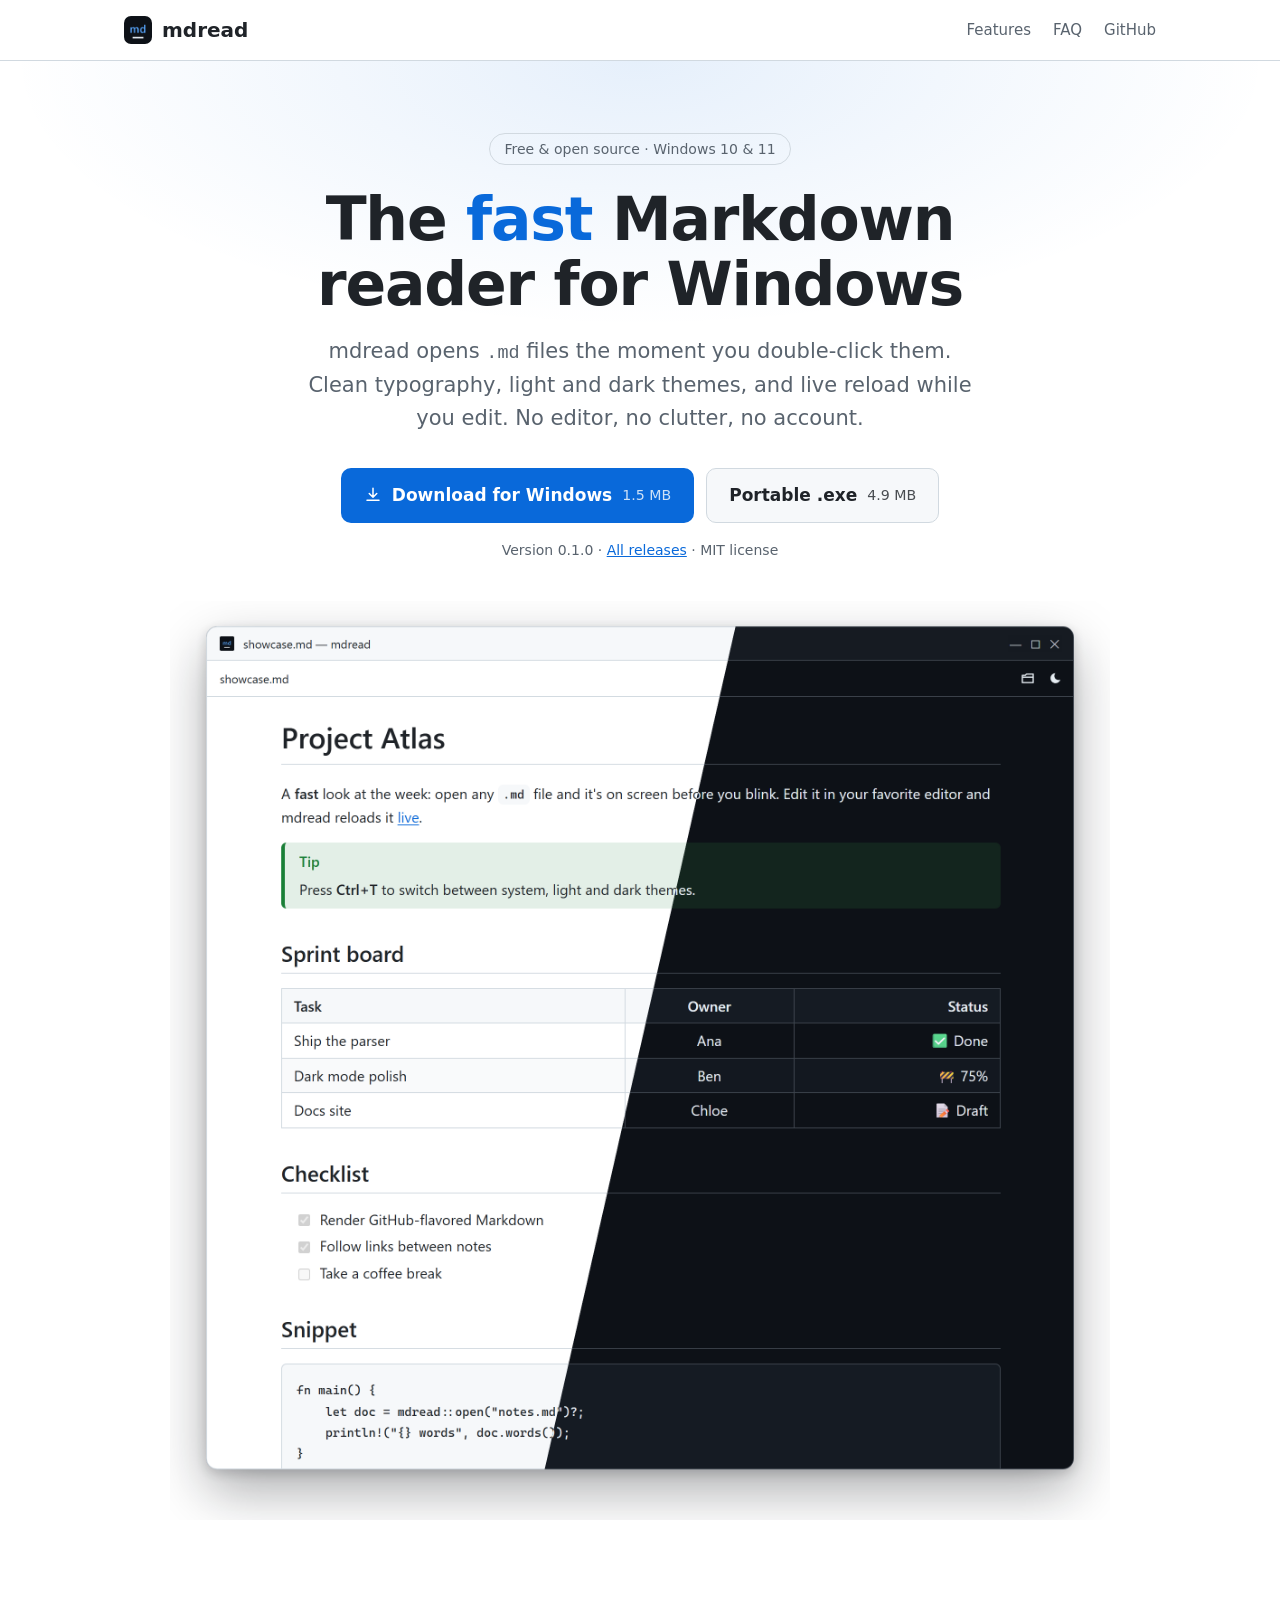
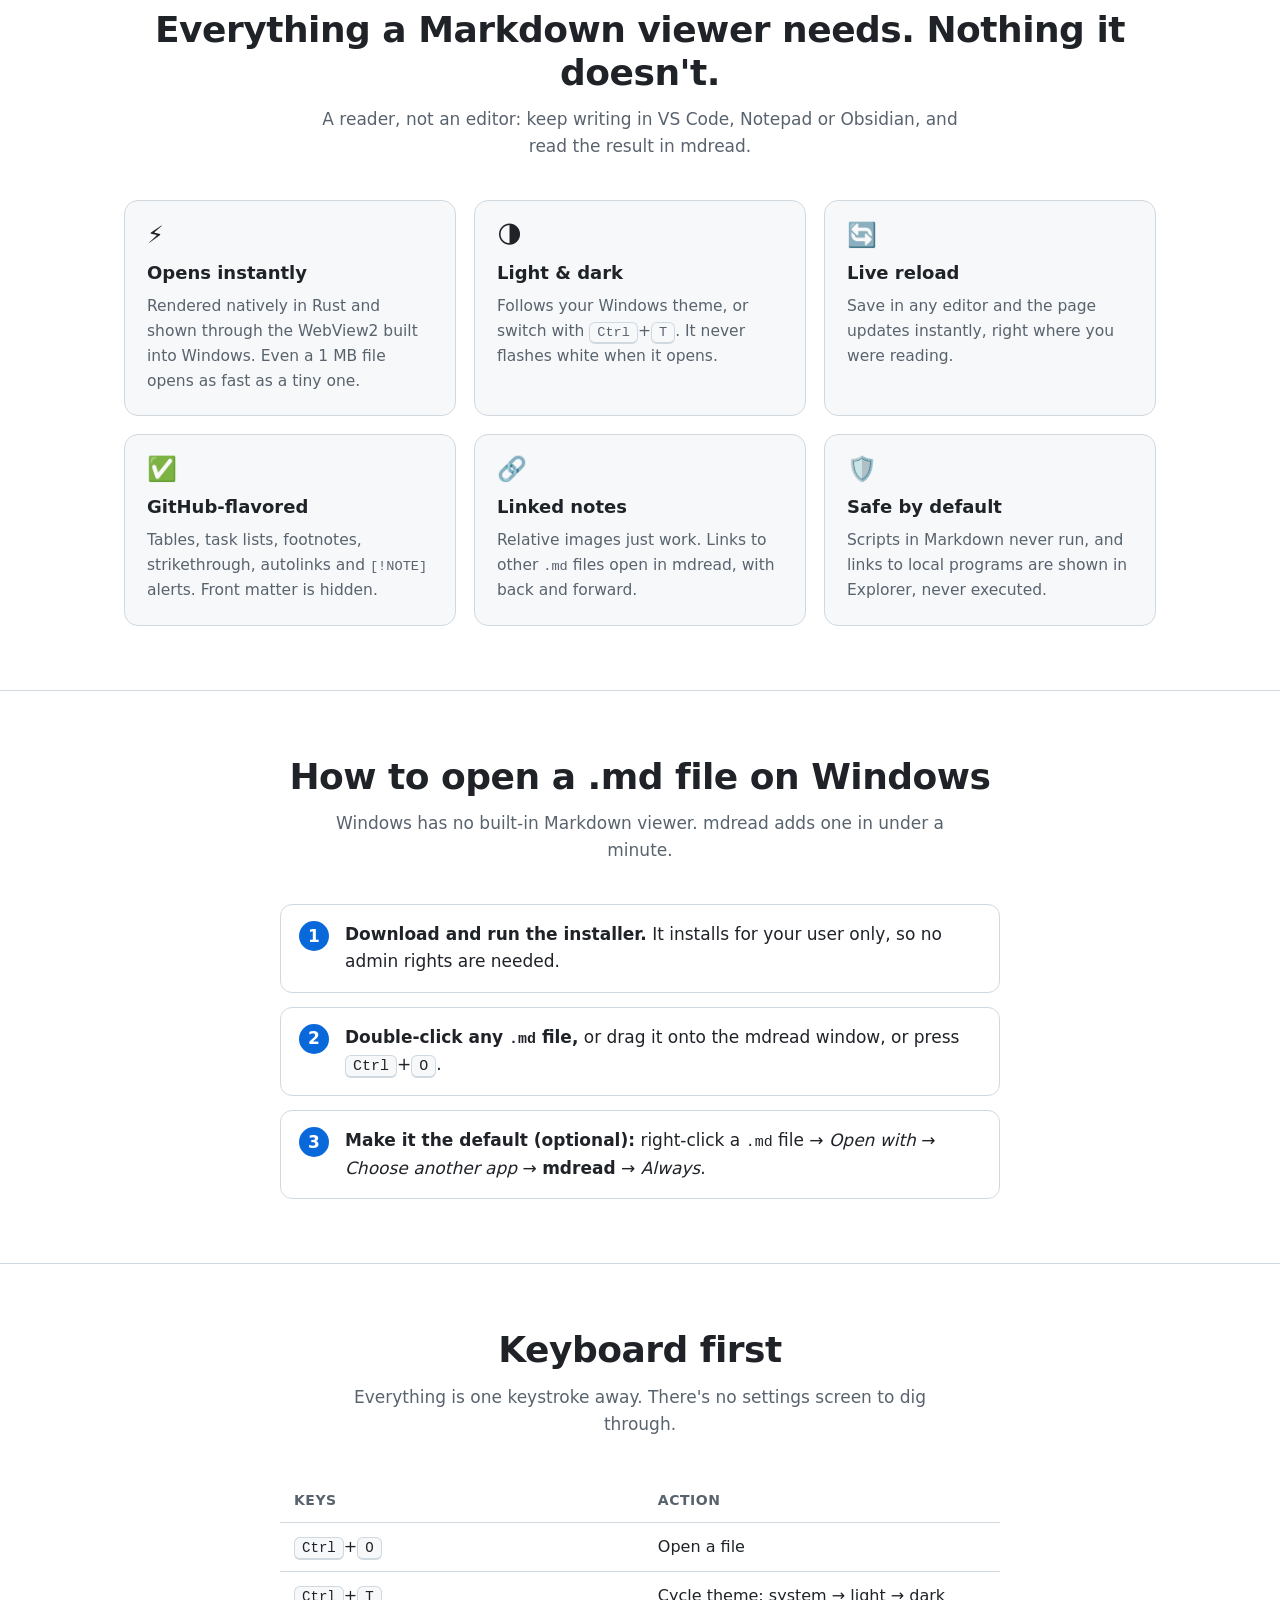
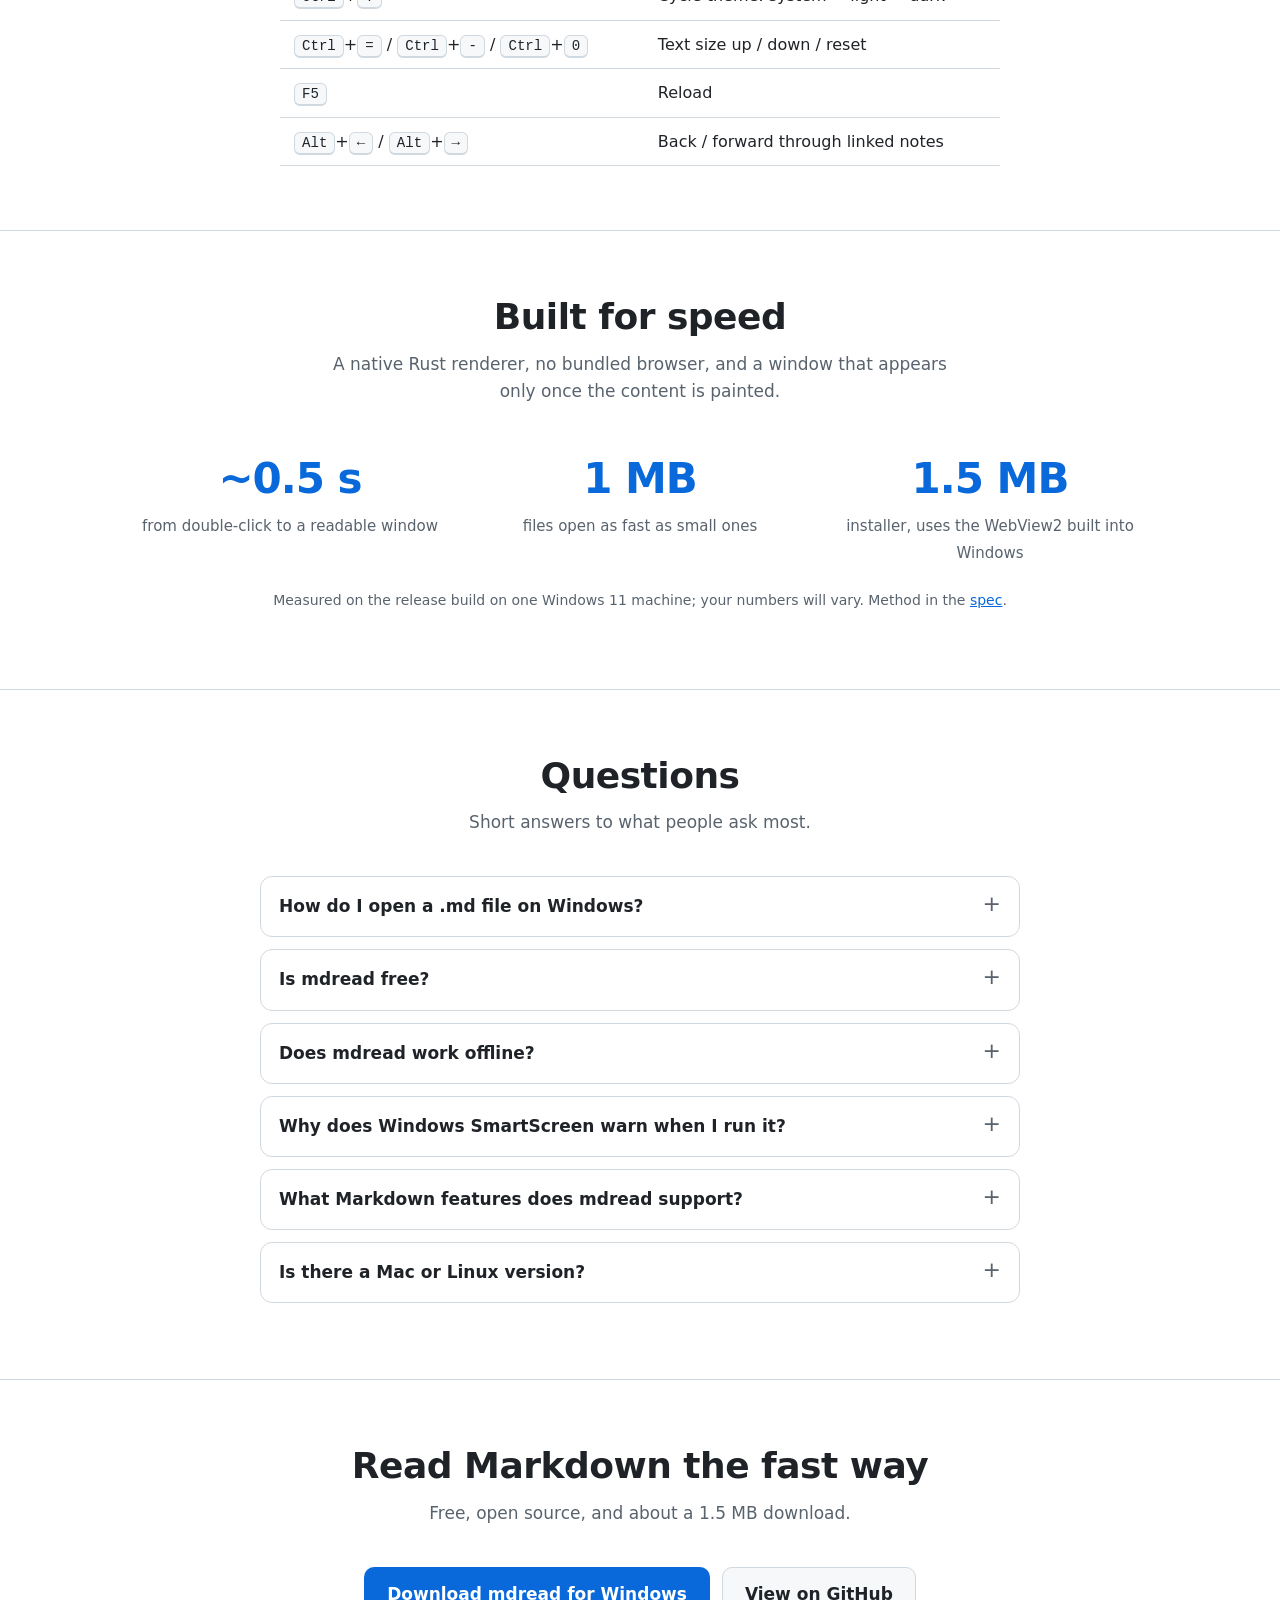
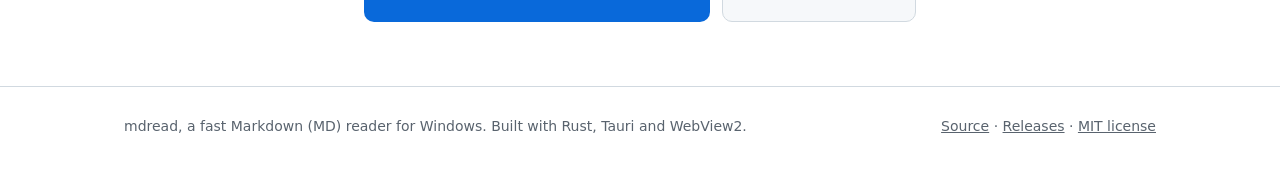
==== docs/index.html @ d5bd455e "Add landing page, catchy README and discoverability assets GitHub Pages site in docs/ (served at mmo" ====
<!doctype html>
<html lang="en">
<head>
  <meta charset="utf-8">
  <meta name="viewport" content="width=device-width, initial-scale=1">
  <title>mdread: Fast Markdown (MD) Reader &amp; Viewer for Windows</title>
  <meta name="description" content="mdread is a free, fast Markdown (MD) reader for Windows. Open .md files instantly with light and dark themes, live reload and GitHub-flavored Markdown.">
  <link rel="canonical" href="https://mmoselhy.github.io/md-reader/">
  <meta name="robots" content="index, follow">
  <!-- Google Search Console: paste your verification tag here, e.g. <meta name="google-site-verification" content="..."> -->

  <meta property="og:type" content="website">
  <meta property="og:site_name" content="mdread">
  <meta property="og:title" content="mdread: the fast Markdown reader for Windows">
  <meta property="og:description" content="Open .md files instantly. Light and dark themes, live reload, GitHub-flavored Markdown. Free and open source.">
  <meta property="og:url" content="https://mmoselhy.github.io/md-reader/">
  <meta property="og:image" content="https://mmoselhy.github.io/md-reader/assets/og.png">
  <meta property="og:image:width" content="1200">
  <meta property="og:image:height" content="630">
  <meta property="og:image:alt" content="mdread showing a Markdown document split between light and dark themes">
  <meta name="twitter:card" content="summary_large_image">
  <meta name="twitter:title" content="mdread: the fast Markdown reader for Windows">
  <meta name="twitter:description" content="Open .md files instantly. Light and dark themes, live reload, GitHub-flavored Markdown. Free and open source.">
  <meta name="twitter:image" content="https://mmoselhy.github.io/md-reader/assets/og.png">

  <link rel="icon" type="image/png" sizes="32x32" href="assets/favicon-32.png">
  <link rel="apple-touch-icon" href="assets/icon-256.png">
  <meta name="theme-color" content="#ffffff" media="(prefers-color-scheme: light)">
  <meta name="theme-color" content="#0d1117" media="(prefers-color-scheme: dark)">

  <script type="application/ld+json">
  {
    "@context": "https://schema.org",
    "@type": "SoftwareApplication",
    "name": "mdread",
    "alternateName": ["md reader", "Markdown reader for Windows"],
    "description": "A fast, free Markdown (MD) reader and viewer for Windows with light and dark themes, live reload and GitHub-flavored Markdown.",
    "applicationCategory": "UtilitiesApplication",
    "operatingSystem": "Windows 10, Windows 11",
    "softwareVersion": "0.1.0",
    "fileSize": "1.5MB",
    "license": "https://opensource.org/licenses/MIT",
    "url": "https://mmoselhy.github.io/md-reader/",
    "downloadUrl": "https://github.com/mmoselhy/md-reader/releases/download/v0.1.0/mdread_0.1.0_x64-setup.exe",
    "installUrl": "https://github.com/mmoselhy/md-reader/releases/latest",
    "screenshot": "https://mmoselhy.github.io/md-reader/assets/hero.png",
    "image": "https://mmoselhy.github.io/md-reader/assets/icon-512.png",
    "codeRepository": "https://github.com/mmoselhy/md-reader",
    "offers": { "@type": "Offer", "price": "0", "priceCurrency": "USD" }
  }
  </script>
  <script type="application/ld+json">
  {
    "@context": "https://schema.org",
    "@type": "FAQPage",
    "mainEntity": [
      { "@type": "Question", "name": "How do I open a .md file on Windows?",
        "acceptedAnswer": { "@type": "Answer", "text": "Install mdread, then double-click any .md file, drag it onto the mdread window, or press Ctrl+O inside mdread. To make mdread the default, right-click a .md file, choose Open with > Choose another app, pick mdread and tick Always use this app." } },
      { "@type": "Question", "name": "Is mdread free?",
        "acceptedAnswer": { "@type": "Answer", "text": "Yes. mdread is free and open source under the MIT license, with no ads, accounts or telemetry." } },
      { "@type": "Question", "name": "Does mdread work offline?",
        "acceptedAnswer": { "@type": "Answer", "text": "Yes. Documents are read and rendered locally on your PC. Only images that a document links from the web need an internet connection." } },
      { "@type": "Question", "name": "Why does Windows SmartScreen warn when I run it?",
        "acceptedAnswer": { "@type": "Answer", "text": "The builds are not code-signed yet, so SmartScreen doesn't recognize the publisher. Choose More info, then Run anyway. The SHA-256 checksums of every download are published with each release." } },
      { "@type": "Question", "name": "What Markdown features does mdread support?",
        "acceptedAnswer": { "@type": "Answer", "text": "CommonMark plus GitHub-flavored Markdown: tables, task lists, strikethrough, footnotes, autolinks and alerts such as > [!NOTE]. YAML front matter is hidden. Relative images and links to other Markdown files work." } },
      { "@type": "Question", "name": "Is there a Mac or Linux version?",
        "acceptedAnswer": { "@type": "Answer", "text": "Not yet. mdread targets Windows 10 and 11 for now." } }
    ]
  }
  </script>

  <style>
    :root {
      --bg: #ffffff; --fg: #1f2328; --muted: #59636e; --border: #d1d9e0; --surface: #f6f8fa;
      --accent: #0969da; --accent-fg: #ffffff; --glow: rgba(9, 105, 218, .10);
      color-scheme: light dark;
    }
    @media (prefers-color-scheme: dark) {
      :root:not([data-theme="light"]) {
        --bg: #0d1117; --fg: #e6edf3; --muted: #9198a1; --border: #3d444d; --surface: #151b23;
        --accent: #4493f8; --accent-fg: #0d1117; --glow: rgba(68, 147, 248, .14);
      }
    }
    * { box-sizing: border-box; }
    html { -webkit-text-size-adjust: 100%; }
    body {
      margin: 0; background: var(--bg); color: var(--fg);
      font: 17px/1.6 "Segoe UI", system-ui, -apple-system, sans-serif;
    }
    a { color: var(--accent); }
    a:focus-visible, .btn:focus-visible, summary:focus-visible { outline: 2px solid var(--accent); outline-offset: 3px; border-radius: 6px; }
    .wrap { max-width: 1080px; margin: 0 auto; padding: 0 24px; }
    code, kbd { font-family: "Cascadia Code", Consolas, monospace; font-size: .88em; }
    kbd { padding: 2px 7px; border: 1px solid var(--border); border-bottom-width: 2px; border-radius: 6px; background: var(--surface); white-space: nowrap; }

    header.top { border-bottom: 1px solid var(--border); }
    header.top .wrap { display: flex; align-items: center; gap: 12px; height: 60px; }
    .logo { display: flex; align-items: center; gap: 10px; font-weight: 700; font-size: 20px; color: var(--fg); text-decoration: none; }
    .logo img { width: 28px; height: 28px; border-radius: 7px; }
    header.top nav { margin-left: auto; display: flex; gap: 22px; font-size: 15px; }
    header.top nav a { color: var(--muted); text-decoration: none; }
    header.top nav a:hover { color: var(--fg); }

    .hero { text-align: center; padding: 72px 0 24px; background: radial-gradient(900px 380px at 50% 0, var(--glow), transparent 70%); }
    .eyebrow { display: inline-block; font-size: 14px; color: var(--muted); border: 1px solid var(--border); border-radius: 999px; padding: 4px 14px; margin-bottom: 22px; }
    h1 { font-size: clamp(36px, 6vw, 60px); line-height: 1.08; letter-spacing: -1.2px; margin: 0 auto 18px; max-width: 820px; }
    h1 .hl { color: var(--accent); }
    .lede { font-size: clamp(17px, 2.2vw, 21px); color: var(--muted); max-width: 680px; margin: 0 auto 32px; }
    .ctas { display: flex; gap: 12px; justify-content: center; flex-wrap: wrap; }
    .btn { display: inline-flex; align-items: center; gap: 10px; padding: 13px 22px; border-radius: 10px; font-weight: 600; text-decoration: none; border: 1px solid var(--border); color: var(--fg); background: var(--surface); }
    .btn.primary { background: var(--accent); color: var(--accent-fg); border-color: transparent; }
    .btn small { font-weight: 400; opacity: .8; }
    .btn svg { width: 18px; height: 18px; flex: none; }
    .meta { margin-top: 16px; font-size: 14px; color: var(--muted); }
    .shot { display: block; width: 100%; max-width: 940px; height: auto; margin: 40px auto 0; }

    section { padding: 64px 0; }
    section + section { border-top: 1px solid var(--border); }
    h2 { font-size: clamp(26px, 3.6vw, 36px); letter-spacing: -.5px; line-height: 1.2; margin: 0 0 12px; text-align: center; }
    .sub { text-align: center; color: var(--muted); max-width: 640px; margin: 0 auto 40px; }

    .grid { display: grid; grid-template-columns: repeat(3, 1fr); gap: 18px; }
    .card { border: 1px solid var(--border); border-radius: 14px; padding: 22px; background: var(--surface); }
    .card h3 { margin: 0 0 6px; font-size: 18px; }
    .card p { margin: 0; color: var(--muted); font-size: 15.5px; }
    .card .ico { font-size: 24px; line-height: 1; margin-bottom: 12px; }

    .steps { counter-reset: s; list-style: none; padding: 0; margin: 0 auto; max-width: 720px; display: grid; gap: 14px; }
    .steps li { counter-increment: s; display: flex; gap: 16px; align-items: flex-start; border: 1px solid var(--border); border-radius: 12px; padding: 16px 18px; }
    .steps li::before { content: counter(s); flex: none; width: 30px; height: 30px; border-radius: 50%; display: grid; place-items: center; font-weight: 700; background: var(--accent); color: var(--accent-fg); }

    table { width: 100%; max-width: 720px; margin: 0 auto; border-collapse: collapse; font-size: 16px; }
    th, td { text-align: left; padding: 11px 14px; border-bottom: 1px solid var(--border); }
    th { color: var(--muted); font-weight: 600; font-size: 14px; text-transform: uppercase; letter-spacing: .5px; }

    .stats { display: grid; grid-template-columns: repeat(3, 1fr); gap: 18px; text-align: center; }
    .stat b { display: block; font-size: clamp(30px, 4vw, 42px); letter-spacing: -1px; color: var(--accent); }
    .stat span { color: var(--muted); font-size: 15px; }
    .note { text-align: center; color: var(--muted); font-size: 14px; margin-top: 22px; }

    .faq { max-width: 760px; margin: 0 auto; }
    details { border: 1px solid var(--border); border-radius: 12px; padding: 0 18px; margin-bottom: 12px; }
    summary { cursor: pointer; font-weight: 600; padding: 16px 0; list-style: none; display: flex; justify-content: space-between; gap: 12px; }
    summary::-webkit-details-marker { display: none; }
    summary::after { content: "+"; color: var(--muted); font-weight: 400; font-size: 22px; line-height: 1; }
    details[open] summary::after { content: "−"; }
    details p { margin: 0 0 16px; color: var(--muted); }

    .final { text-align: center; }
    footer { border-top: 1px solid var(--border); padding: 28px 0 40px; color: var(--muted); font-size: 14px; }
    footer .wrap { display: flex; flex-wrap: wrap; gap: 8px 24px; justify-content: space-between; }
    footer a { color: var(--muted); }

    @media (max-width: 820px) {
      .grid, .stats { grid-template-columns: 1fr 1fr; }
    }
    @media (max-width: 560px) {
      .wrap { padding: 0 16px; }
      header.top nav a.hide-sm { display: none; }
      .hero { padding-top: 48px; }
      .grid, .stats { grid-template-columns: 1fr; }
      .btn { width: 100%; justify-content: center; }
      th, td { padding: 10px 8px; }
    }
  </style>
</head>
<body>
  <header class="top">
    <div class="wrap">
      <a class="logo" href="./"><img src="assets/icon-256.png" alt="" width="28" height="28">mdread</a>
      <nav aria-label="Main">
        <a class="hide-sm" href="#features">Features</a>
        <a class="hide-sm" href="#faq">FAQ</a>
        <a href="https://github.com/mmoselhy/md-reader">GitHub</a>
      </nav>
    </div>
  </header>

  <main>
    <div class="hero">
      <div class="wrap">
        <span class="eyebrow">Free &amp; open source · Windows 10 &amp; 11</span>
        <h1>The <span class="hl">fast</span> Markdown reader for Windows</h1>
        <p class="lede">mdread opens <code>.md</code> files the moment you double-click them. Clean typography, light and dark themes, and live reload while you edit. No editor, no clutter, no account.</p>
        <div class="ctas">
          <a class="btn primary" href="https://github.com/mmoselhy/md-reader/releases/download/v0.1.0/mdread_0.1.0_x64-setup.exe">
            <svg viewBox="0 0 24 24" fill="none" stroke="currentColor" stroke-width="2" stroke-linecap="round" stroke-linejoin="round" aria-hidden="true"><path d="M12 3v12m0 0-5-5m5 5 5-5M4 19h16"/></svg>
            Download for Windows <small>1.5 MB</small>
          </a>
          <a class="btn" href="https://github.com/mmoselhy/md-reader/releases/download/v0.1.0/mdread-0.1.0-x64-portable.exe">Portable .exe <small>4.9 MB</small></a>
        </div>
        <p class="meta">Version 0.1.0 · <a href="https://github.com/mmoselhy/md-reader/releases">All releases</a> · MIT license</p>
        <img class="shot" src="assets/hero.png" width="2080" height="2032" alt="mdread window showing a Markdown document with a table, task list, alert and code block, split diagonally between the light and dark themes">
      </div>
    </div>

    <section id="features">
      <div class="wrap">
        <h2>Everything a Markdown viewer needs. Nothing it doesn't.</h2>
        <p class="sub">A reader, not an editor: keep writing in VS Code, Notepad or Obsidian, and read the result in mdread.</p>
        <div class="grid">
          <div class="card"><div class="ico" aria-hidden="true">⚡</div><h3>Opens instantly</h3><p>Rendered natively in Rust and shown through the WebView2 built into Windows. Even a 1 MB file opens as fast as a tiny one.</p></div>
          <div class="card"><div class="ico" aria-hidden="true">🌗</div><h3>Light &amp; dark</h3><p>Follows your Windows theme, or switch with <kbd>Ctrl</kbd>+<kbd>T</kbd>. It never flashes white when it opens.</p></div>
          <div class="card"><div class="ico" aria-hidden="true">🔄</div><h3>Live reload</h3><p>Save in any editor and the page updates instantly, right where you were reading.</p></div>
          <div class="card"><div class="ico" aria-hidden="true">✅</div><h3>GitHub-flavored</h3><p>Tables, task lists, footnotes, strikethrough, autolinks and <code>[!NOTE]</code> alerts. Front matter is hidden.</p></div>
          <div class="card"><div class="ico" aria-hidden="true">🔗</div><h3>Linked notes</h3><p>Relative images just work. Links to other <code>.md</code> files open in mdread, with back and forward.</p></div>
          <div class="card"><div class="ico" aria-hidden="true">🛡️</div><h3>Safe by default</h3><p>Scripts in Markdown never run, and links to local programs are shown in Explorer, never executed.</p></div>
        </div>
      </div>
    </section>

    <section id="how-to-open-md-files">
      <div class="wrap">
        <h2>How to open a .md file on Windows</h2>
        <p class="sub">Windows has no built-in Markdown viewer. mdread adds one in under a minute.</p>
        <ol class="steps">
          <li><div><strong>Download and run the installer.</strong> It installs for your user only, so no admin rights are needed.</div></li>
          <li><div><strong>Double-click any <code>.md</code> file,</strong> or drag it onto the mdread window, or press <kbd>Ctrl</kbd>+<kbd>O</kbd>.</div></li>
          <li><div><strong>Make it the default (optional):</strong> right-click a <code>.md</code> file → <em>Open with</em> → <em>Choose another app</em> → <strong>mdread</strong> → <em>Always</em>.</div></li>
        </ol>
      </div>
    </section>

    <section id="shortcuts">
      <div class="wrap">
        <h2>Keyboard first</h2>
        <p class="sub">Everything is one keystroke away. There's no settings screen to dig through.</p>
        <table>
          <thead><tr><th>Keys</th><th>Action</th></tr></thead>
          <tbody>
            <tr><td><kbd>Ctrl</kbd>+<kbd>O</kbd></td><td>Open a file</td></tr>
            <tr><td><kbd>Ctrl</kbd>+<kbd>T</kbd></td><td>Cycle theme: system → light → dark</td></tr>
            <tr><td><kbd>Ctrl</kbd>+<kbd>=</kbd> / <kbd>Ctrl</kbd>+<kbd>-</kbd> / <kbd>Ctrl</kbd>+<kbd>0</kbd></td><td>Text size up / down / reset</td></tr>
            <tr><td><kbd>F5</kbd></td><td>Reload</td></tr>
            <tr><td><kbd>Alt</kbd>+<kbd>←</kbd> / <kbd>Alt</kbd>+<kbd>→</kbd></td><td>Back / forward through linked notes</td></tr>
          </tbody>
        </table>
      </div>
    </section>

    <section id="performance">
      <div class="wrap">
        <h2>Built for speed</h2>
        <p class="sub">A native Rust renderer, no bundled browser, and a window that appears only once the content is painted.</p>
        <div class="stats">
          <div class="stat"><b>~0.5 s</b><span>from double-click to a readable window</span></div>
          <div class="stat"><b>1 MB</b><span>files open as fast as small ones</span></div>
          <div class="stat"><b>1.5 MB</b><span>installer, uses the WebView2 built into Windows</span></div>
        </div>
        <p class="note">Measured on the release build on one Windows 11 machine; your numbers will vary. Method in the <a href="https://github.com/mmoselhy/md-reader/blob/main/SPEC.md">spec</a>.</p>
      </div>
    </section>

    <section id="faq">
      <div class="wrap">
        <h2>Questions</h2>
        <p class="sub">Short answers to what people ask most.</p>
        <div class="faq">
          <details><summary>How do I open a .md file on Windows?</summary><p>Install mdread, then double-click any <code>.md</code> file, drag it onto the mdread window, or press <kbd>Ctrl</kbd>+<kbd>O</kbd> inside mdread. To make mdread the default, right-click a <code>.md</code> file, choose <em>Open with → Choose another app</em>, pick mdread and tick <em>Always use this app</em>.</p></details>
          <details><summary>Is mdread free?</summary><p>Yes. mdread is free and open source under the MIT license, with no ads, accounts or telemetry.</p></details>
          <details><summary>Does mdread work offline?</summary><p>Yes. Documents are read and rendered locally on your PC. Only images that a document links from the web need an internet connection.</p></details>
          <details><summary>Why does Windows SmartScreen warn when I run it?</summary><p>The builds aren't code-signed yet, so SmartScreen doesn't recognize the publisher. Choose <em>More info</em>, then <em>Run anyway</em>. SHA-256 checksums of every download are published with each release.</p></details>
          <details><summary>What Markdown features does mdread support?</summary><p>CommonMark plus GitHub-flavored Markdown: tables, task lists, strikethrough, footnotes, autolinks and alerts such as <code>&gt; [!NOTE]</code>. YAML front matter is hidden. Relative images and links to other Markdown files work.</p></details>
          <details><summary>Is there a Mac or Linux version?</summary><p>Not yet. mdread targets Windows 10 and 11 for now. Watch the <a href="https://github.com/mmoselhy/md-reader">GitHub repo</a> for updates.</p></details>
        </div>
      </div>
    </section>

    <section class="final">
      <div class="wrap">
        <h2>Read Markdown the fast way</h2>
        <p class="sub">Free, open source, and about a 1.5 MB download.</p>
        <div class="ctas">
          <a class="btn primary" href="https://github.com/mmoselhy/md-reader/releases/download/v0.1.0/mdread_0.1.0_x64-setup.exe">Download mdread for Windows</a>
          <a class="btn" href="https://github.com/mmoselhy/md-reader">View on GitHub</a>
        </div>
      </div>
    </section>
  </main>

  <footer>
    <div class="wrap">
      <span>mdread, a fast Markdown (MD) reader for Windows. Built with Rust, Tauri and WebView2.</span>
      <span><a href="https://github.com/mmoselhy/md-reader">Source</a> · <a href="https://github.com/mmoselhy/md-reader/releases">Releases</a> · <a href="https://github.com/mmoselhy/md-reader/blob/main/LICENSE">MIT license</a></span>
    </div>
  </footer>
</body>
</html>
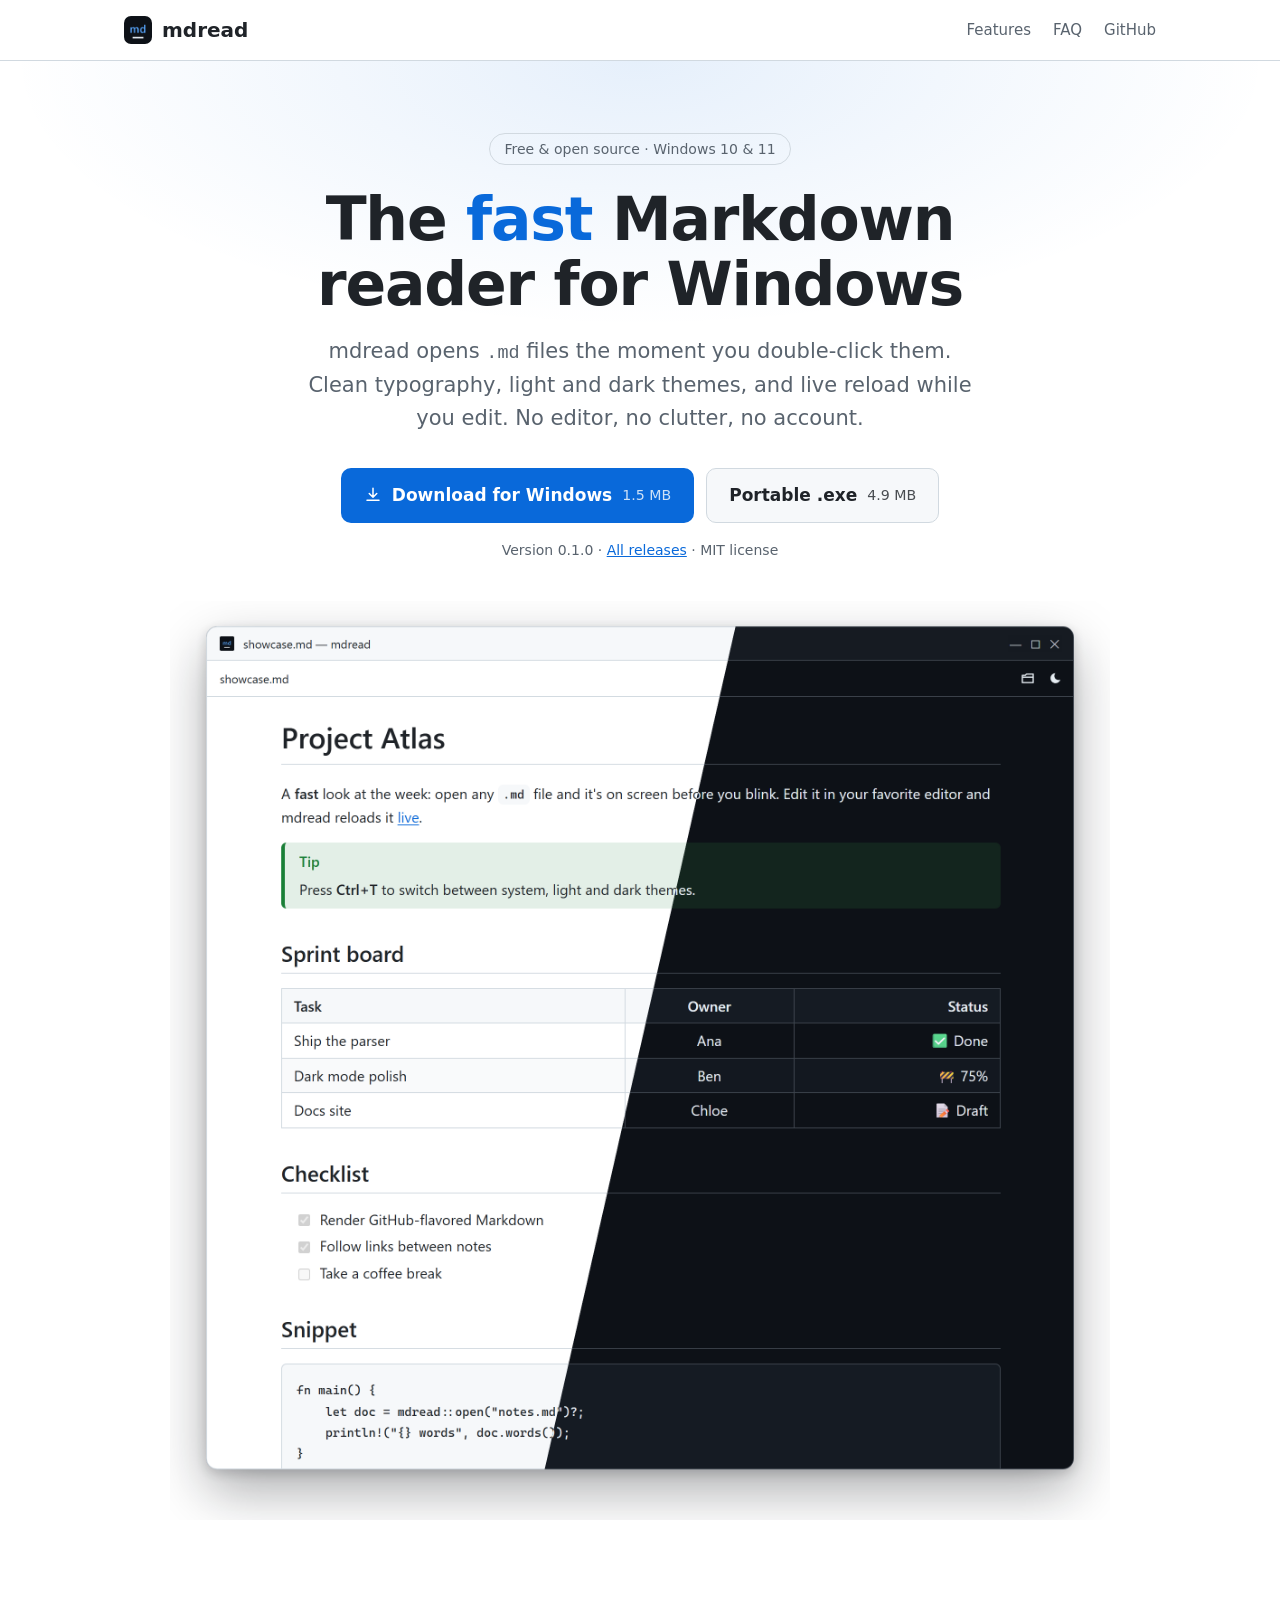
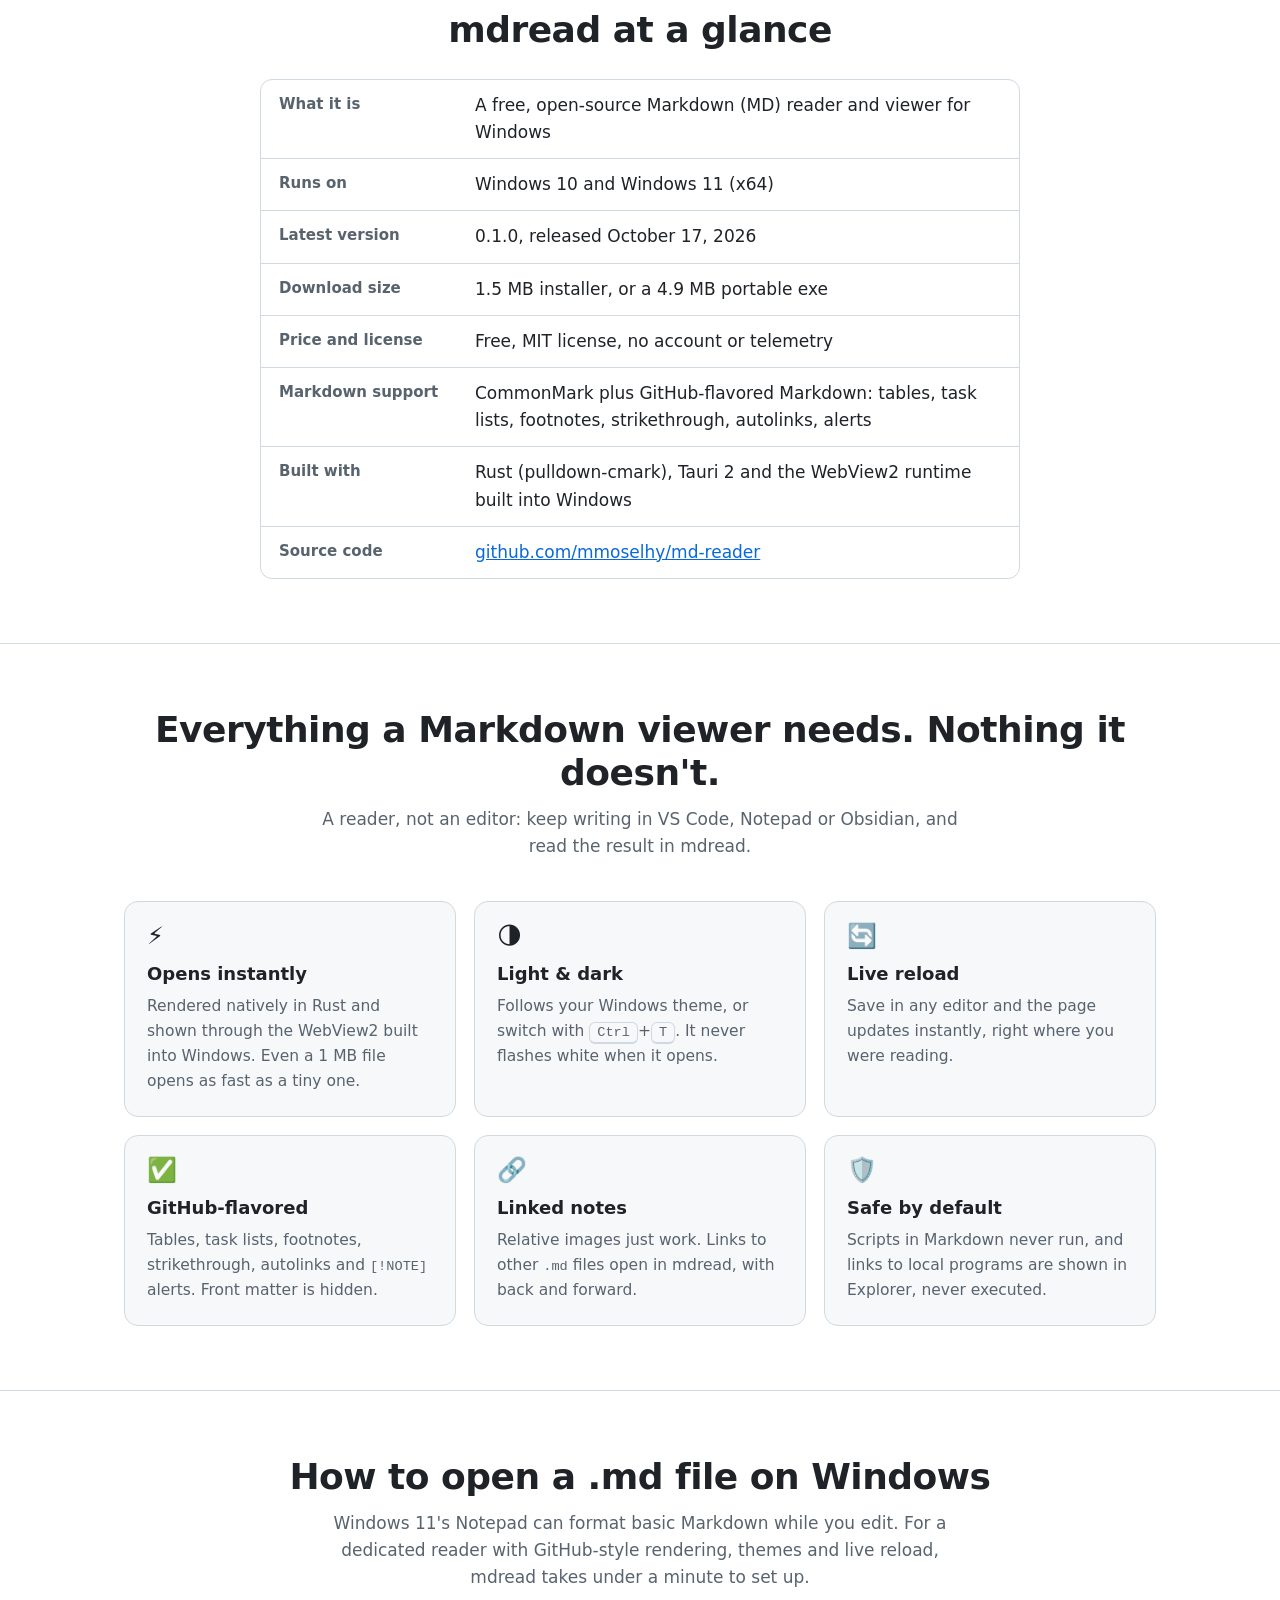
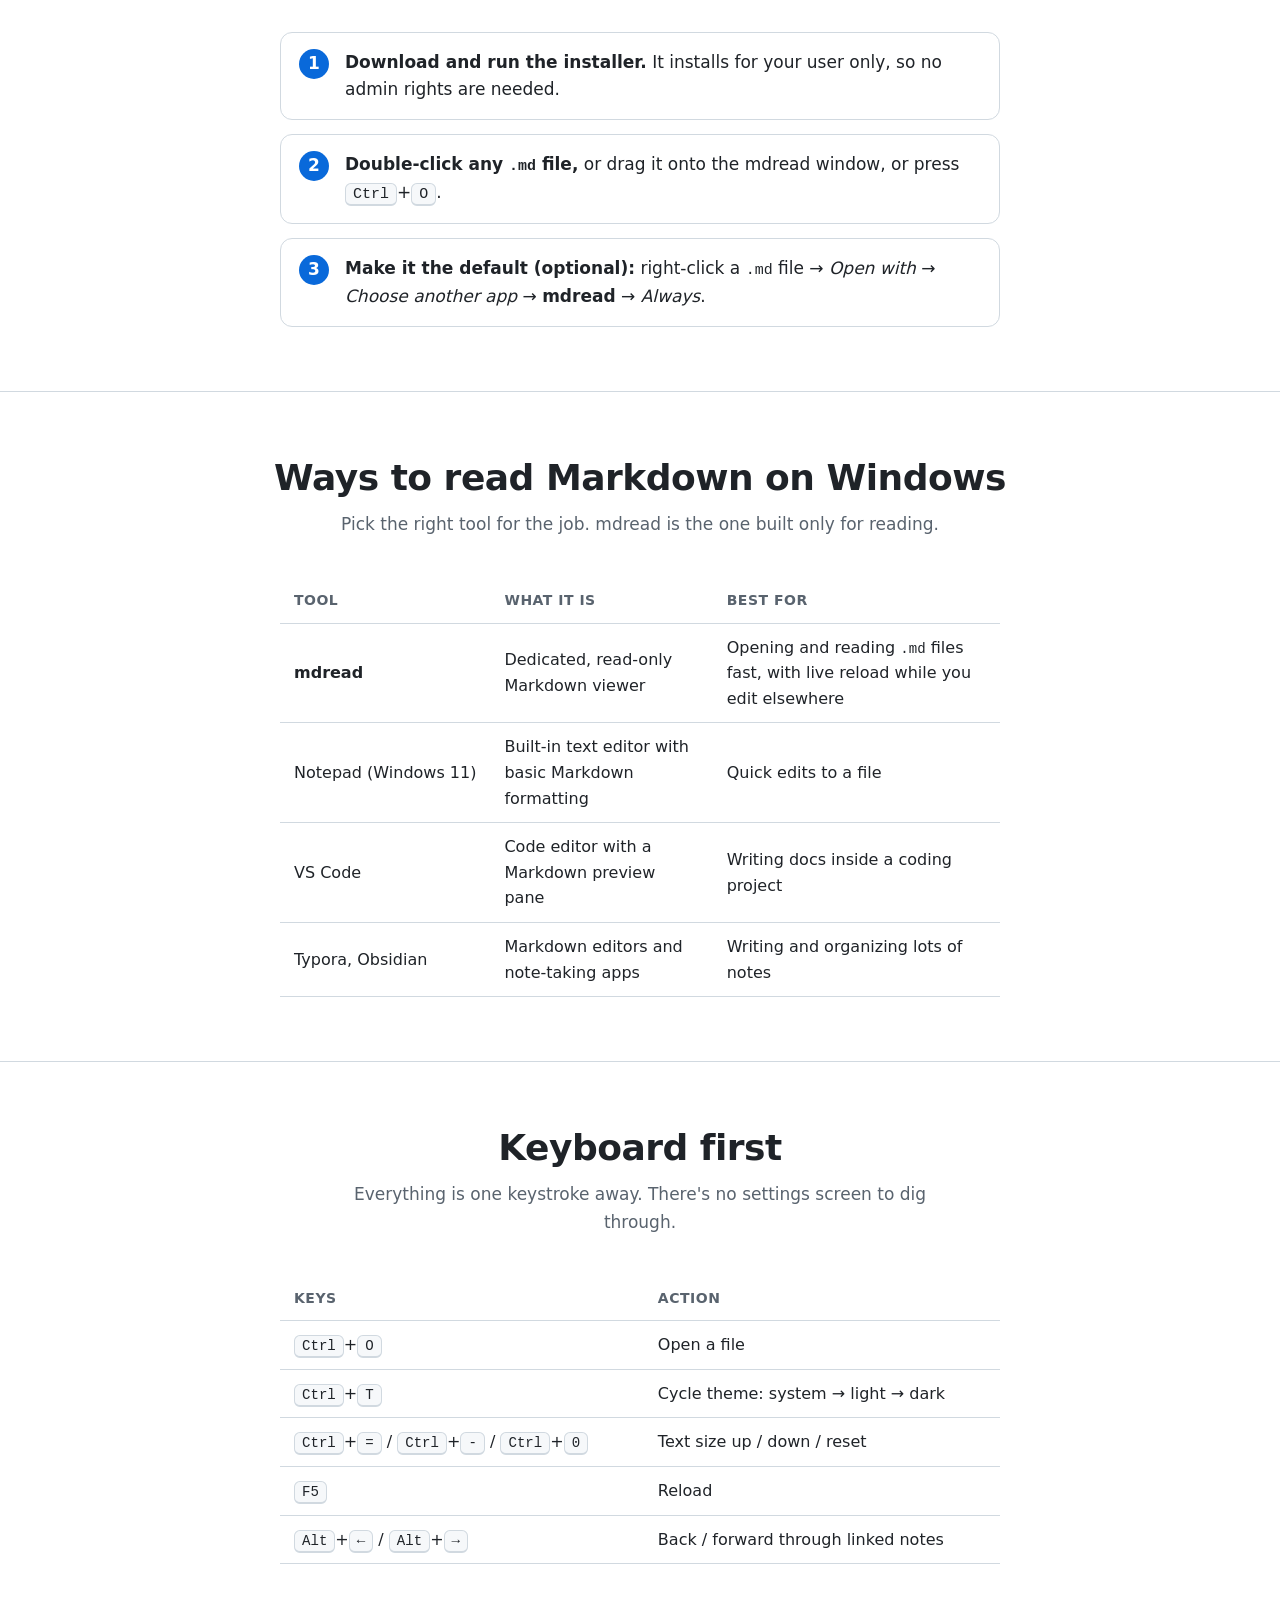
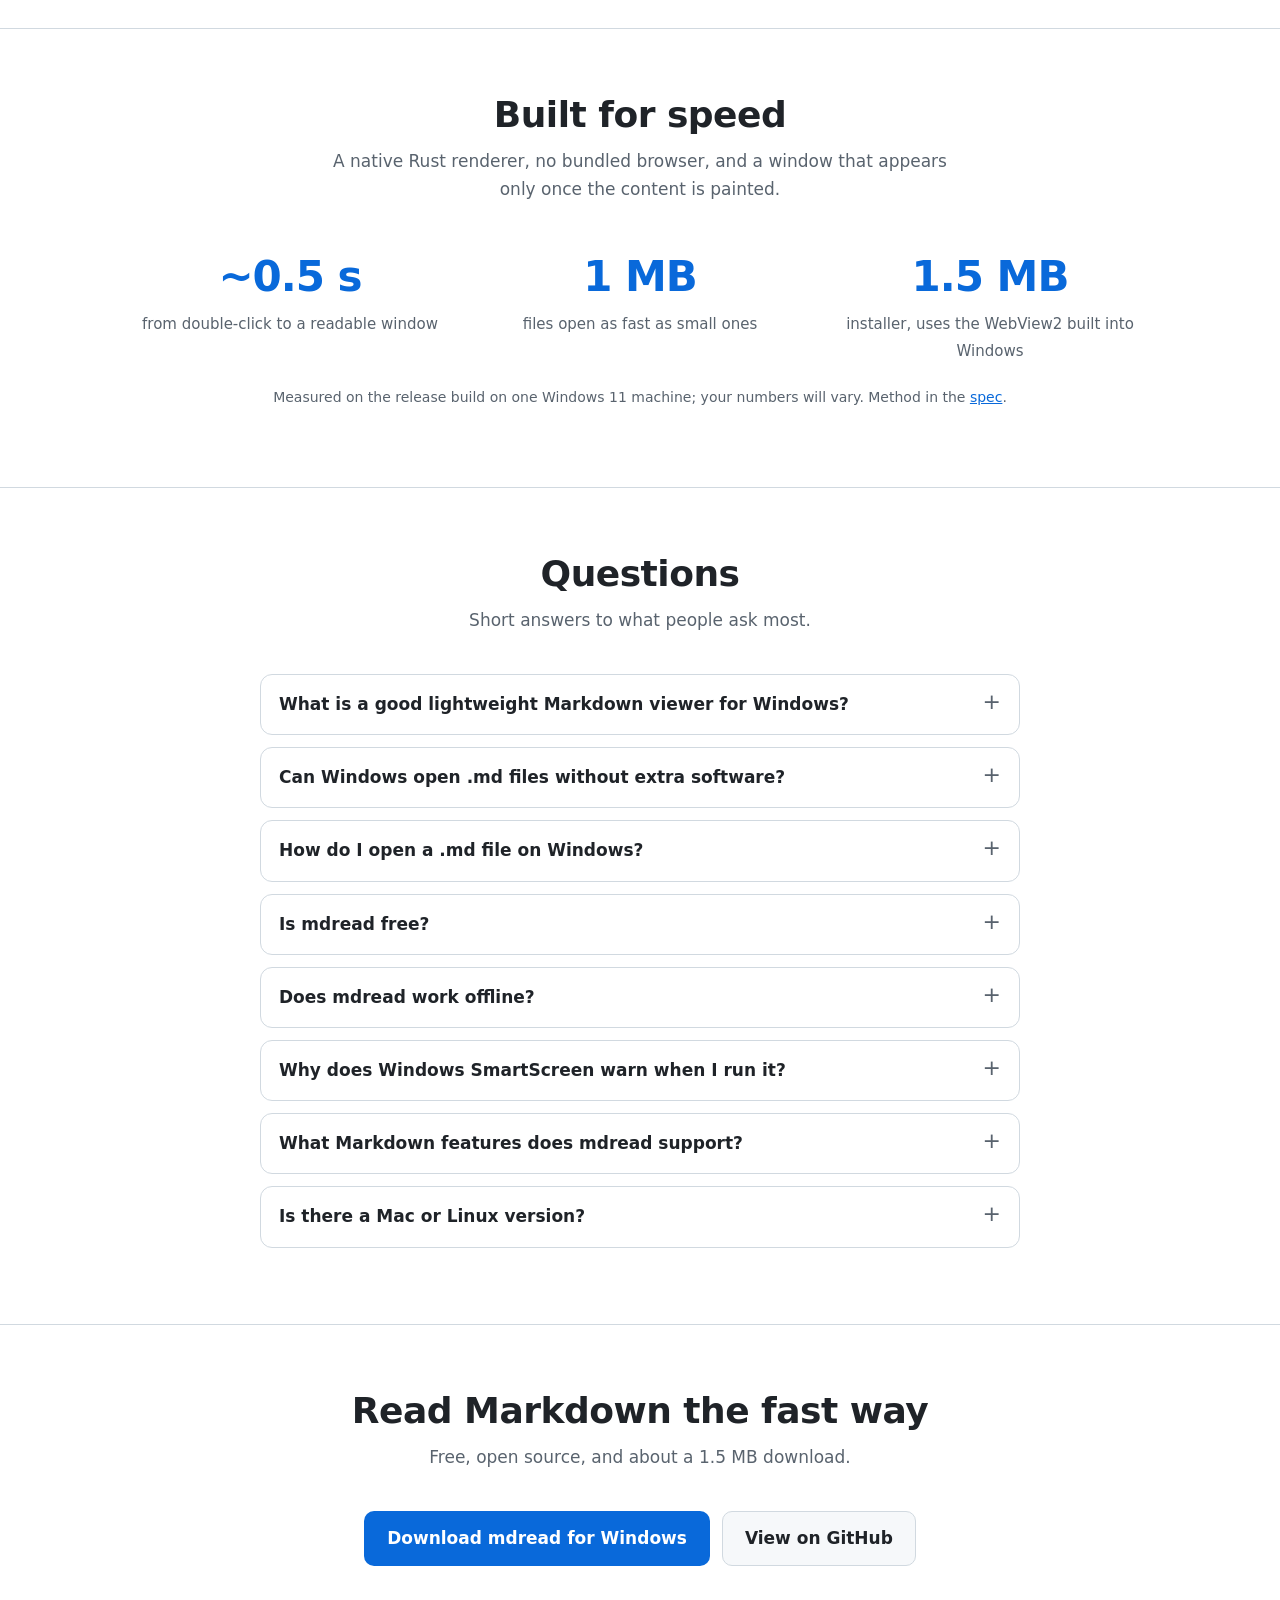
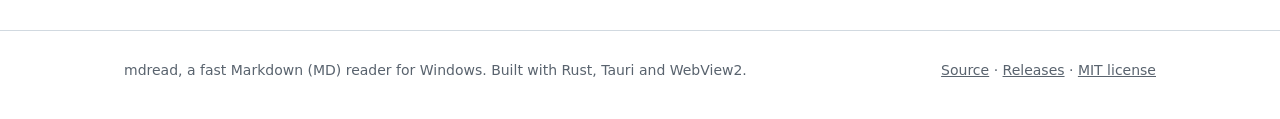
==== commit 266bf733: "Optimize the site for AI search and fix the Notepad claim Windows 11's Notepad now formats basic Mar" ====
--- a/docs/index.html
+++ b/docs/index.html
@@ -6,6 +6,7 @@
   <title>mdread: Fast Markdown (MD) Reader &amp; Viewer for Windows</title>
   <meta name="description" content="mdread is a free, fast Markdown (MD) reader for Windows. Open .md files instantly with light and dark themes, live reload and GitHub-flavored Markdown.">
   <link rel="canonical" href="https://mmoselhy.github.io/md-reader/">
+  <link rel="alternate" type="text/markdown" title="llms.txt" href="llms.txt">
   <meta name="robots" content="index, follow">
   <!-- Google Search Console: paste your verification tag here, e.g. <meta name="google-site-verification" content="..."> -->
 
@@ -46,6 +47,21 @@
     "screenshot": "https://mmoselhy.github.io/md-reader/assets/hero.png",
     "image": "https://mmoselhy.github.io/md-reader/assets/icon-512.png",
     "codeRepository": "https://github.com/mmoselhy/md-reader",
+    "sameAs": ["https://github.com/mmoselhy/md-reader"],
+    "datePublished": "2026-10-17",
+    "dateModified": "2026-10-17",
+    "author": { "@type": "Person", "name": "mmoselhy", "url": "https://github.com/mmoselhy" },
+    "isAccessibleForFree": true,
+    "keywords": "markdown reader, md reader, markdown viewer, md viewer, open md file windows, markdown viewer for windows, md file viewer",
+    "featureList": [
+      "Opens .md files instantly",
+      "GitHub-flavored Markdown: tables, task lists, footnotes, strikethrough, autolinks, alerts",
+      "Light, dark and system themes",
+      "Live reload when the file changes",
+      "Relative images and links between Markdown files with back and forward",
+      "Scripts in Markdown never run",
+      "Per-user installer and portable exe"
+    ],
     "offers": { "@type": "Offer", "price": "0", "priceCurrency": "USD" }
   }
   </script>
@@ -54,6 +70,10 @@
     "@context": "https://schema.org",
     "@type": "FAQPage",
     "mainEntity": [
+      { "@type": "Question", "name": "What is a good lightweight Markdown viewer for Windows?",
+        "acceptedAnswer": { "@type": "Answer", "text": "If you only need to read .md files, a dedicated viewer such as mdread opens fastest: it is a free, open-source Markdown reader for Windows 10 and 11 with GitHub-flavored rendering, light and dark themes and live reload, in a 1.5 MB installer. If you mainly write Markdown, an editor such as VS Code, Typora or Obsidian is the better fit." } },
+      { "@type": "Question", "name": "Can Windows open .md files without extra software?",
+        "acceptedAnswer": { "@type": "Answer", "text": "Partly. On Windows 11, Notepad can format basic Markdown while you edit. On Windows 10 a .md file opens as plain text. mdread adds a dedicated reader with GitHub-style rendering, themes, linked notes and live reload." } },
       { "@type": "Question", "name": "How do I open a .md file on Windows?",
         "acceptedAnswer": { "@type": "Answer", "text": "Install mdread, then double-click any .md file, drag it onto the mdread window, or press Ctrl+O inside mdread. To make mdread the default, right-click a .md file, choose Open with > Choose another app, pick mdread and tick Always use this app." } },
       { "@type": "Question", "name": "Is mdread free?",
@@ -139,6 +159,13 @@
     .stat span { color: var(--muted); font-size: 15px; }
     .note { text-align: center; color: var(--muted); font-size: 14px; margin-top: 22px; }
 
+    .facts { max-width: 760px; margin: 28px auto 0; display: grid; gap: 0; border: 1px solid var(--border); border-radius: 12px; overflow: hidden; }
+    .facts div { display: grid; grid-template-columns: 180px 1fr; gap: 16px; padding: 12px 18px; border-bottom: 1px solid var(--border); }
+    .facts div:last-child { border-bottom: 0; }
+    .facts dt { color: var(--muted); font-weight: 600; font-size: 15px; }
+    .facts dd { margin: 0; }
+    #compare td:first-child { white-space: nowrap; }
+
     .faq { max-width: 760px; margin: 0 auto; }
     details { border: 1px solid var(--border); border-radius: 12px; padding: 0 18px; margin-bottom: 12px; }
     summary { cursor: pointer; font-weight: 600; padding: 16px 0; list-style: none; display: flex; justify-content: space-between; gap: 12px; }
@@ -162,6 +189,8 @@
       .grid, .stats { grid-template-columns: 1fr; }
       .btn { width: 100%; justify-content: center; }
       th, td { padding: 10px 8px; }
+      .facts div { grid-template-columns: 1fr; gap: 2px; }
+      #compare td:first-child { white-space: normal; }
     }
   </style>
 </head>
@@ -195,6 +224,22 @@
       </div>
     </div>
 
+    <section id="at-a-glance">
+      <div class="wrap">
+        <h2>mdread at a glance</h2>
+        <dl class="facts">
+          <div><dt>What it is</dt><dd>A free, open-source Markdown (MD) reader and viewer for Windows</dd></div>
+          <div><dt>Runs on</dt><dd>Windows 10 and Windows 11 (x64)</dd></div>
+          <div><dt>Latest version</dt><dd>0.1.0, released October 17, 2026</dd></div>
+          <div><dt>Download size</dt><dd>1.5 MB installer, or a 4.9 MB portable exe</dd></div>
+          <div><dt>Price and license</dt><dd>Free, MIT license, no account or telemetry</dd></div>
+          <div><dt>Markdown support</dt><dd>CommonMark plus GitHub-flavored Markdown: tables, task lists, footnotes, strikethrough, autolinks, alerts</dd></div>
+          <div><dt>Built with</dt><dd>Rust (pulldown-cmark), Tauri 2 and the WebView2 runtime built into Windows</dd></div>
+          <div><dt>Source code</dt><dd><a href="https://github.com/mmoselhy/md-reader">github.com/mmoselhy/md-reader</a></dd></div>
+        </dl>
+      </div>
+    </section>
+
     <section id="features">
       <div class="wrap">
         <h2>Everything a Markdown viewer needs. Nothing it doesn't.</h2>
@@ -213,12 +258,28 @@
     <section id="how-to-open-md-files">
       <div class="wrap">
         <h2>How to open a .md file on Windows</h2>
-        <p class="sub">Windows has no built-in Markdown viewer. mdread adds one in under a minute.</p>
+        <p class="sub">Windows 11's Notepad can format basic Markdown while you edit. For a dedicated reader with GitHub-style rendering, themes and live reload, mdread takes under a minute to set up.</p>
         <ol class="steps">
           <li><div><strong>Download and run the installer.</strong> It installs for your user only, so no admin rights are needed.</div></li>
           <li><div><strong>Double-click any <code>.md</code> file,</strong> or drag it onto the mdread window, or press <kbd>Ctrl</kbd>+<kbd>O</kbd>.</div></li>
           <li><div><strong>Make it the default (optional):</strong> right-click a <code>.md</code> file → <em>Open with</em> → <em>Choose another app</em> → <strong>mdread</strong> → <em>Always</em>.</div></li>
         </ol>
+      </div>
+    </section>
+
+    <section id="compare">
+      <div class="wrap">
+        <h2>Ways to read Markdown on Windows</h2>
+        <p class="sub">Pick the right tool for the job. mdread is the one built only for reading.</p>
+        <table>
+          <thead><tr><th>Tool</th><th>What it is</th><th>Best for</th></tr></thead>
+          <tbody>
+            <tr><td><strong>mdread</strong></td><td>Dedicated, read-only Markdown viewer</td><td>Opening and reading <code>.md</code> files fast, with live reload while you edit elsewhere</td></tr>
+            <tr><td>Notepad (Windows 11)</td><td>Built-in text editor with basic Markdown formatting</td><td>Quick edits to a file</td></tr>
+            <tr><td>VS Code</td><td>Code editor with a Markdown preview pane</td><td>Writing docs inside a coding project</td></tr>
+            <tr><td>Typora, Obsidian</td><td>Markdown editors and note-taking apps</td><td>Writing and organizing lots of notes</td></tr>
+          </tbody>
+        </table>
       </div>
     </section>
 
@@ -257,6 +318,8 @@
         <h2>Questions</h2>
         <p class="sub">Short answers to what people ask most.</p>
         <div class="faq">
+          <details><summary>What is a good lightweight Markdown viewer for Windows?</summary><p>If you only need to read <code>.md</code> files, a dedicated viewer such as mdread opens fastest: it's a free, open-source Markdown reader for Windows 10 and 11 with GitHub-flavored rendering, light and dark themes and live reload, in a 1.5 MB installer. If you mainly write Markdown, an editor such as VS Code, Typora or Obsidian is the better fit.</p></details>
+          <details><summary>Can Windows open .md files without extra software?</summary><p>Partly. On Windows 11, Notepad can format basic Markdown while you edit. On Windows 10 a <code>.md</code> file opens as plain text. mdread adds a dedicated reader with GitHub-style rendering, themes, linked notes and live reload.</p></details>
           <details><summary>How do I open a .md file on Windows?</summary><p>Install mdread, then double-click any <code>.md</code> file, drag it onto the mdread window, or press <kbd>Ctrl</kbd>+<kbd>O</kbd> inside mdread. To make mdread the default, right-click a <code>.md</code> file, choose <em>Open with → Choose another app</em>, pick mdread and tick <em>Always use this app</em>.</p></details>
           <details><summary>Is mdread free?</summary><p>Yes. mdread is free and open source under the MIT license, with no ads, accounts or telemetry.</p></details>
           <details><summary>Does mdread work offline?</summary><p>Yes. Documents are read and rendered locally on your PC. Only images that a document links from the web need an internet connection.</p></details>
